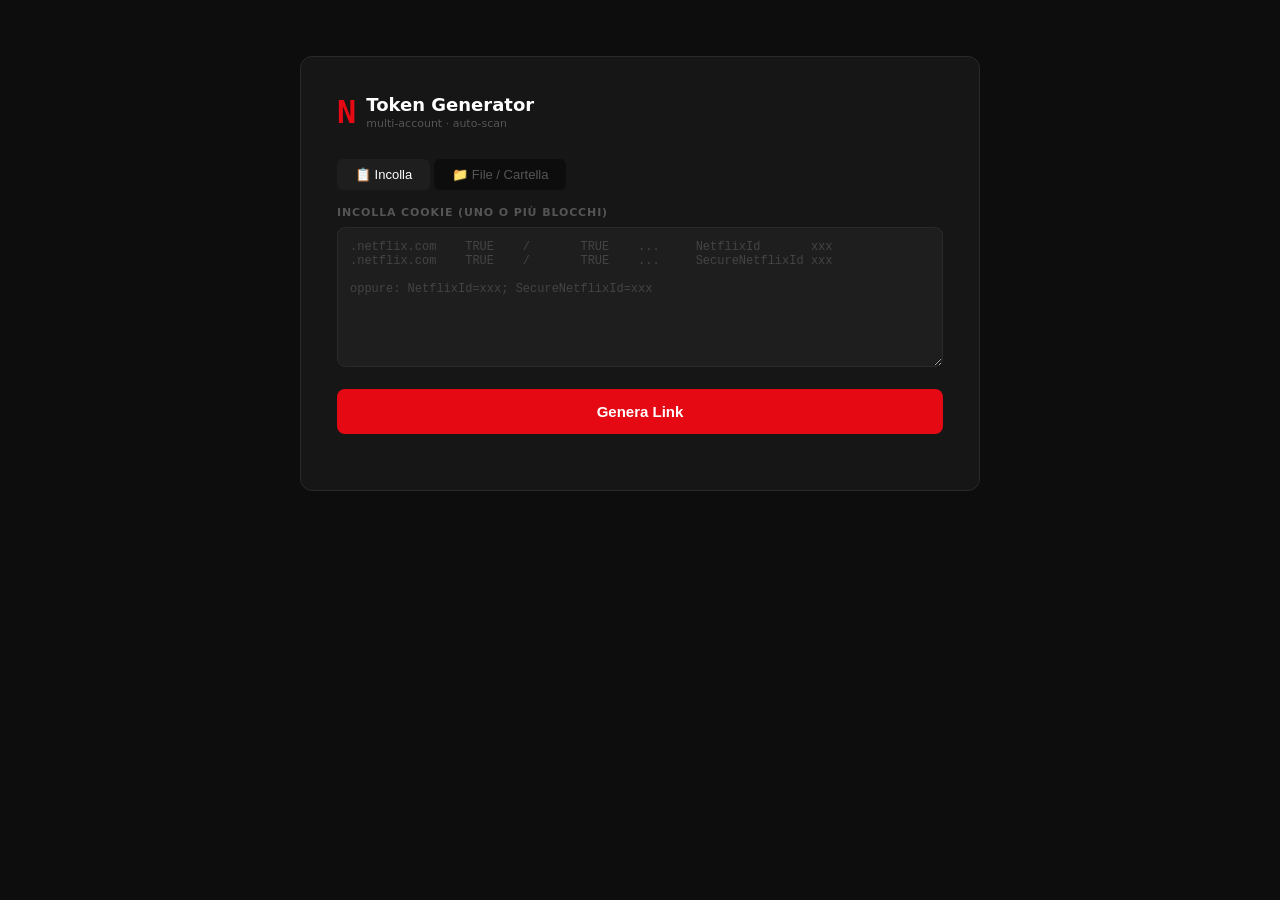
==== static/index.html @ 9a4e4b12 "a a" ====
<!DOCTYPE html>
<html lang="it">
<head>
<meta charset="UTF-8">
<meta name="viewport" content="width=device-width, initial-scale=1.0">
<title>Netflix Token Generator</title>
<style>
  *, *::before, *::after { box-sizing: border-box; margin: 0; padding: 0; }
  body {
    background: #0d0d0d; color: #fff;
    font-family: 'Segoe UI', system-ui, sans-serif;
    min-height: 100vh; display: flex; flex-direction: column;
    align-items: center; padding: 24px;
  }
  .card {
    background: #161616; border: 1px solid #2a2a2a;
    border-radius: 12px; padding: 36px;
    width: 100%; max-width: 680px; margin-top: 32px;
  }
  .logo { display: flex; align-items: center; gap: 10px; margin-bottom: 28px; }
  .logo-n { font-family: monospace; font-size: 32px; font-weight: 900; color: #e50914; }
  .logo-text { font-size: 18px; font-weight: 700; }
  .logo-sub { font-size: 11px; color: #555; margin-top: 2px; }

  /* Tabs */
  .tabs { display: flex; gap: 4px; margin-bottom: 16px; }
  .tab {
    padding: 8px 18px; border-radius: 6px; font-size: 13px;
    cursor: pointer; border: none; background: #0d0d0d; color: #555;
    transition: background .2s, color .2s;
  }
  .tab.active { background: #1e1e1e; color: #fff; }

  .tab-panel { display: none; }
  .tab-panel.active { display: block; }

  label { display: block; font-size: 11px; font-weight: 700; color: #555;
    letter-spacing: .08em; text-transform: uppercase; margin-bottom: 8px; }

  textarea {
    width: 100%; height: 140px; background: #1e1e1e;
    border: 1px solid #2a2a2a; border-radius: 8px;
    color: #999; font-family: 'Courier New', monospace; font-size: 12px;
    padding: 12px; resize: vertical; outline: none; transition: border-color .2s;
  }
  textarea:focus { border-color: #e50914; color: #fff; }
  textarea::placeholder { color: #444; }

  .file-drop {
    border: 2px dashed #2a2a2a; border-radius: 8px;
    padding: 28px 20px; text-align: center; cursor: pointer;
    transition: border-color .2s, background .2s; color: #555; font-size: 13px;
  }
  .file-drop:hover, .file-drop.drag { border-color: #e50914; background: #1a0000; color: #fff; }
  .file-drop input { display: none; }
  .file-list { margin-top: 10px; font-size: 11px; color: #555; line-height: 1.8; }
  .file-list span { display: inline-block; background: #1e1e1e; border-radius: 4px;
    padding: 2px 8px; margin: 2px; color: #999; }

  .btn-generate {
    width: 100%; margin-top: 18px; padding: 14px;
    background: #e50914; border: none; border-radius: 8px;
    color: #fff; font-size: 15px; font-weight: 700;
    cursor: pointer; transition: background .2s;
  }
  .btn-generate:hover:not(:disabled) { background: #f40612; }
  .btn-generate:disabled { background: #3a0000; color: #666; cursor: not-allowed; }

  .status {
    margin-top: 14px; padding: 12px 14px; border-radius: 8px;
    font-size: 13px; display: none;
  }
  .status.loading { background: #1e1e1e; color: #999; border: 1px solid #2a2a2a; display: block; }
  .status.error   { background: #1a0000; color: #ff4444; border: 1px solid #3a0000; display: block; }
  .status.success { background: #0a1a0a; color: #1db954; border: 1px solid #1a3a1a; display: block; }
  .status.info    { background: #1a1a00; color: #f5a623; border: 1px solid #3a3a00; display: block; }

  .spinner {
    display: inline-block; width: 13px; height: 13px;
    border: 2px solid #444; border-top-color: #e50914;
    border-radius: 50%; animation: spin .7s linear infinite;
    vertical-align: middle; margin-right: 6px;
  }
  @keyframes spin { to { transform: rotate(360deg); } }

  /* Results */
  .results { margin-top: 20px; }
  .account-card {
    background: #0d0d0d; border: 1px solid #2a2a2a;
    border-radius: 10px; padding: 18px; margin-bottom: 14px;
  }
  .account-header {
    display: flex; align-items: center; gap: 10px; margin-bottom: 14px;
  }
  .account-dot { width: 8px; height: 8px; background: #1db954; border-radius: 50%; flex-shrink: 0; }
  .account-name { font-size: 13px; font-weight: 600; color: #fff; }
  .account-file { font-size: 11px; color: #555; margin-left: auto; }

  .link-row { margin-bottom: 10px; }
  .link-label { font-size: 10px; font-weight: 700; color: #555; letter-spacing: .08em;
    text-transform: uppercase; margin-bottom: 5px; }
  .link-url {
    background: #1e1e1e; border: 1px solid #2a2a2a; border-radius: 6px;
    padding: 8px 10px; font-family: monospace; font-size: 10px;
    color: #777; word-break: break-all; margin-bottom: 6px;
  }
  .btn-row { display: flex; gap: 6px; }
  .btn-sm {
    padding: 6px 12px; border-radius: 6px; font-size: 12px;
    font-weight: 600; cursor: pointer; border: none; transition: background .2s;
  }
  .btn-red  { background: #e50914; color: #fff; }
  .btn-red:hover { background: #f40612; }
  .btn-grey { background: #2a2a2a; color: #fff; }
  .btn-grey:hover { background: #333; }

  .hint { font-size: 11px; color: #444; margin-top: 10px; }
  .progress { font-size: 12px; color: #555; margin-top: 6px; }
</style>
</head>
<body>
<div class="card">
  <div class="logo">
    <span class="logo-n">N</span>
    <div>
      <div class="logo-text">Token Generator</div>
      <div class="logo-sub">multi-account · auto-scan</div>
    </div>
  </div>

  <!-- Tabs -->
  <div class="tabs">
    <button class="tab active" onclick="switchTab('paste')">📋 Incolla</button>
    <button class="tab" onclick="switchTab('files')">📁 File / Cartella</button>
  </div>

  <!-- Paste tab -->
  <div class="tab-panel active" id="tab-paste">
    <label>Incolla cookie (uno o più blocchi)</label>
    <textarea id="cookieInput" placeholder=".netflix.com&#9;TRUE&#9;/&#9;TRUE&#9;...&#9;NetflixId&#9;xxx&#10;.netflix.com&#9;TRUE&#9;/&#9;TRUE&#9;...&#9;SecureNetflixId&#9;xxx&#10;&#10;oppure: NetflixId=xxx; SecureNetflixId=xxx"></textarea>
  </div>

  <!-- Files tab -->
  <div class="tab-panel" id="tab-files">
    <div class="file-drop" id="fileDrop">
      <input type="file" id="fileInput" multiple webkitdirectory>
      <div>📁 Trascina file o <strong>cartella intera</strong> qui<br>
        <span style="font-size:11px;color:#444">oppure clicca per scegliere — accetta qualsiasi file di testo</span>
      </div>
    </div>
    <div class="file-list" id="fileList"></div>
  </div>

  <button class="btn-generate" id="btnGenerate">Genera Link</button>
  <div class="status" id="status"></div>
  <div class="progress" id="progress"></div>
  <div class="results" id="results"></div>
</div>

<script>
  let loadedFiles = []; // {name, content}
  let activeTab = 'paste';

  function switchTab(tab) {
    activeTab = tab;
    document.querySelectorAll('.tab').forEach((b, i) => {
      b.classList.toggle('active', ['paste','files'][i] === tab);
    });
    document.querySelectorAll('.tab-panel').forEach((p, i) => {
      p.classList.toggle('active', ['tab-paste','tab-files'][i] === 'tab-' + tab);
    });
  }

  // File/folder loading
  const fileDrop  = document.getElementById('fileDrop');
  const fileInput = document.getElementById('fileInput');
  const fileList  = document.getElementById('fileList');

  fileDrop.addEventListener('click', () => fileInput.click());
  fileDrop.addEventListener('dragover', e => { e.preventDefault(); fileDrop.classList.add('drag'); });
  fileDrop.addEventListener('dragleave', () => fileDrop.classList.remove('drag'));
  fileDrop.addEventListener('drop', e => {
    e.preventDefault(); fileDrop.classList.remove('drag');
    loadFromFileList(e.dataTransfer.files);
  });
  fileInput.addEventListener('change', () => loadFromFileList(fileInput.files));

  function loadFromFileList(files) {
    loadedFiles = [];
    const promises = [];
    for (const f of files) {
      // Skip obvious binaries by size or known extensions — accept everything else
      const ext = f.name.split('.').pop().toLowerCase();
      if (['exe','zip','rar','png','jpg','jpeg','gif','mp4','mp3','pdf'].includes(ext)) continue;
      promises.push(new Promise(res => {
        const r = new FileReader();
        r.onload = e => { loadedFiles.push({ name: f.name, content: e.target.result }); res(); };
        r.onerror = () => res(); // skip unreadable
        r.readAsText(f);
      }));
    }
    Promise.all(promises).then(() => {
      fileList.innerHTML = loadedFiles.map(f => `<span>📄 ${f.name}</span>`).join('');
      if (loadedFiles.length === 0) fileList.innerHTML = '<span style="color:#555">Nessun file .txt/.json trovato</span>';
    });
  }

  // Generate
  document.getElementById('btnGenerate').addEventListener('click', async () => {
    const btn = document.getElementById('btnGenerate');
    const status = document.getElementById('status');
    const progress = document.getElementById('progress');
    const results = document.getElementById('results');

    // Build sources list
    let sources = [];
    if (activeTab === 'paste') {
      const raw = document.getElementById('cookieInput').value.trim();
      if (!raw) { setStatus('error', '❌ Incolla i cookie prima.'); return; }
      sources = [{ name: 'input incollato', content: raw }];
    } else {
      if (loadedFiles.length === 0) { setStatus('error', '❌ Carica almeno un file.'); return; }
      sources = loadedFiles;
    }

    btn.disabled = true;
    results.innerHTML = '';
    progress.textContent = '';
    setStatus('loading', '<span class="spinner"></span>Scansione in corso...');

    // Send all sources to backend
    let ok = 0, fail = 0, total = sources.length;

    for (let i = 0; i < sources.length; i++) {
      const src = sources[i];
      progress.textContent = `Elaborazione ${i+1}/${total}: ${src.name}`;

      try {
        const res = await fetch('/api/generate', {
          method: 'POST',
          headers: { 'Content-Type': 'application/json' },
          body: JSON.stringify({ cookie: src.content, source: src.name })
        });
        const data = await res.json();

        if (data.accounts && data.accounts.length > 0) {
          for (const acc of data.accounts) {
            ok++;
            results.innerHTML += renderAccount(acc, src.name);
          }
        } else if (data.error) {
          fail++;
          // Silently skip failed — only show working ones
        }
      } catch(e) {
        fail++;
      }
    }

    progress.textContent = '';
    if (ok === 0) {
      setStatus('error', `❌ Nessun account valido trovato in ${total} file.`);
    } else {
      setStatus('success', `✅ ${ok} account validi trovati${fail > 0 ? ` (${fail} non validi saltati)` : ''}`);
    }

    btn.disabled = false;
  });

  function renderAccount(acc, filename) {
    const id = 'acc_' + Math.random().toString(36).slice(2);
    return `
    <div class="account-card">
      <div class="account-header">
        <div class="account-dot"></div>
        <div class="account-name">Account valido</div>
        <div class="account-file">${filename}</div>
      </div>

      <div class="link-row">
        <div class="link-label">🖥️ PC / Browser</div>
        <div class="link-url" id="${id}_pc">${acc.url}</div>
        <div class="btn-row">
          <button class="btn-sm btn-red" onclick="copyLink('${id}_pc', this)">Copia</button>
          <button class="btn-sm btn-grey" onclick="window.open(document.getElementById('${id}_pc').textContent,'_blank')">Apri</button>
        </div>
      </div>

      <div class="link-row" style="margin-top:12px">
        <div class="link-label">📱 Mobile</div>
        <div class="link-url" id="${id}_mob">${acc.mobile_url}</div>
        <div class="btn-row">
          <button class="btn-sm btn-red" onclick="copyLink('${id}_mob', this)">Copia</button>
          <button class="btn-sm btn-grey" onclick="window.open(document.getElementById('${id}_mob').textContent,'_blank')">Apri</button>
        </div>
      </div>
    </div>`;
  }

  function copyLink(elId, btn) {
    const text = document.getElementById(elId).textContent;
    navigator.clipboard.writeText(text);
    const orig = btn.textContent;
    btn.textContent = 'Copiato!';
    setTimeout(() => btn.textContent = orig, 2000);
  }

  function setStatus(type, html) {
    const s = document.getElementById('status');
    s.className = 'status ' + type;
    s.innerHTML = html;
  }
</script>
</body>
</html>
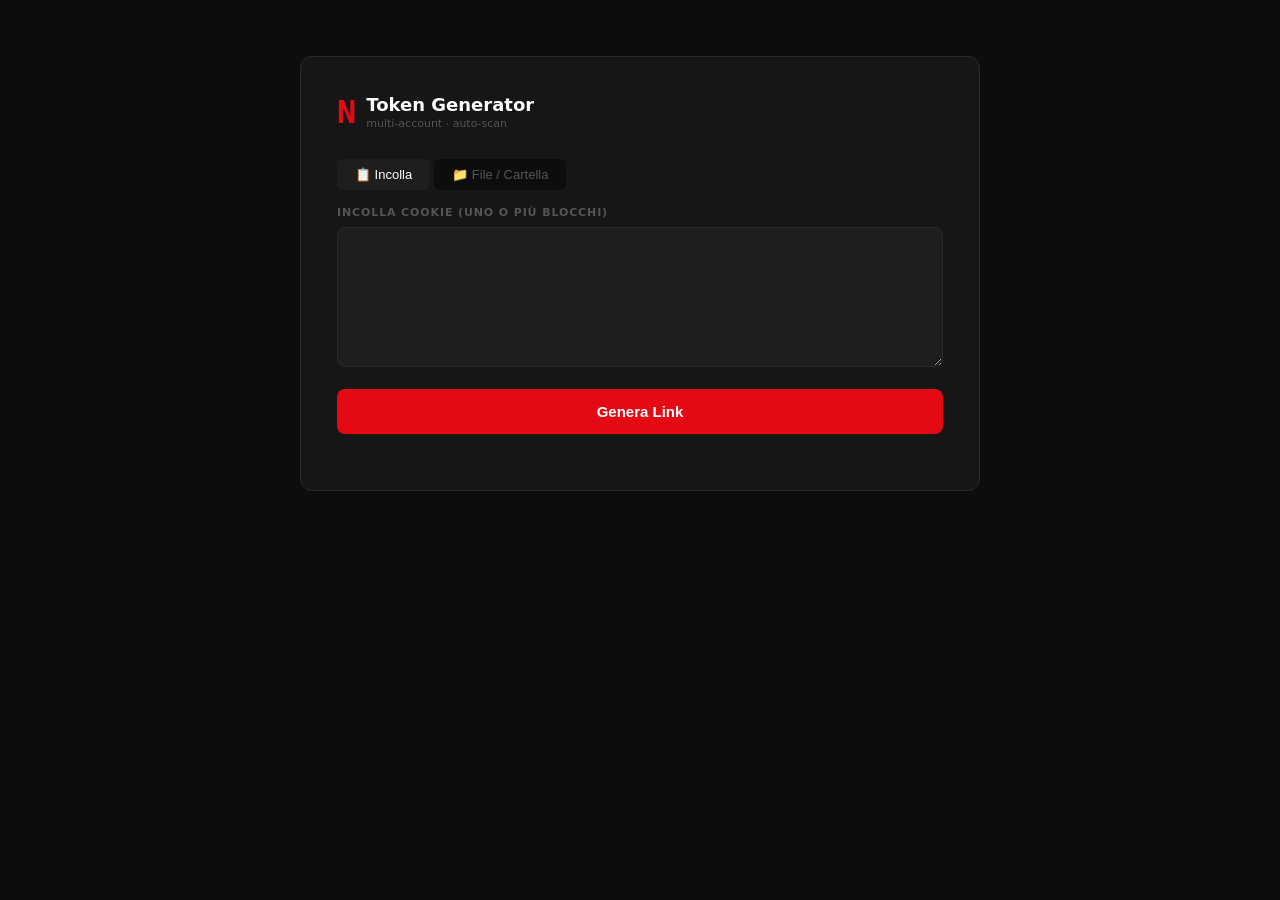
==== commit 0f7cb413: "a a" ====
--- a/static/index.html
+++ b/static/index.html
@@ -1,122 +1,10 @@
 <!DOCTYPE html>
 <html lang="it">
 <head>
-<meta charset="UTF-8">
-<meta name="viewport" content="width=device-width, initial-scale=1.0">
-<title>Netflix Token Generator</title>
-<style>
-  *, *::before, *::after { box-sizing: border-box; margin: 0; padding: 0; }
-  body {
-    background: #0d0d0d; color: #fff;
-    font-family: 'Segoe UI', system-ui, sans-serif;
-    min-height: 100vh; display: flex; flex-direction: column;
-    align-items: center; padding: 24px;
-  }
-  .card {
-    background: #161616; border: 1px solid #2a2a2a;
-    border-radius: 12px; padding: 36px;
-    width: 100%; max-width: 680px; margin-top: 32px;
-  }
-  .logo { display: flex; align-items: center; gap: 10px; margin-bottom: 28px; }
-  .logo-n { font-family: monospace; font-size: 32px; font-weight: 900; color: #e50914; }
-  .logo-text { font-size: 18px; font-weight: 700; }
-  .logo-sub { font-size: 11px; color: #555; margin-top: 2px; }
-
-  /* Tabs */
-  .tabs { display: flex; gap: 4px; margin-bottom: 16px; }
-  .tab {
-    padding: 8px 18px; border-radius: 6px; font-size: 13px;
-    cursor: pointer; border: none; background: #0d0d0d; color: #555;
-    transition: background .2s, color .2s;
-  }
-  .tab.active { background: #1e1e1e; color: #fff; }
-
-  .tab-panel { display: none; }
-  .tab-panel.active { display: block; }
-
-  label { display: block; font-size: 11px; font-weight: 700; color: #555;
-    letter-spacing: .08em; text-transform: uppercase; margin-bottom: 8px; }
-
-  textarea {
-    width: 100%; height: 140px; background: #1e1e1e;
-    border: 1px solid #2a2a2a; border-radius: 8px;
-    color: #999; font-family: 'Courier New', monospace; font-size: 12px;
-    padding: 12px; resize: vertical; outline: none; transition: border-color .2s;
-  }
-  textarea:focus { border-color: #e50914; color: #fff; }
-  textarea::placeholder { color: #444; }
-
-  .file-drop {
-    border: 2px dashed #2a2a2a; border-radius: 8px;
-    padding: 28px 20px; text-align: center; cursor: pointer;
-    transition: border-color .2s, background .2s; color: #555; font-size: 13px;
-  }
-  .file-drop:hover, .file-drop.drag { border-color: #e50914; background: #1a0000; color: #fff; }
-  .file-drop input { display: none; }
-  .file-list { margin-top: 10px; font-size: 11px; color: #555; line-height: 1.8; }
-  .file-list span { display: inline-block; background: #1e1e1e; border-radius: 4px;
-    padding: 2px 8px; margin: 2px; color: #999; }
-
-  .btn-generate {
-    width: 100%; margin-top: 18px; padding: 14px;
-    background: #e50914; border: none; border-radius: 8px;
-    color: #fff; font-size: 15px; font-weight: 700;
-    cursor: pointer; transition: background .2s;
-  }
-  .btn-generate:hover:not(:disabled) { background: #f40612; }
-  .btn-generate:disabled { background: #3a0000; color: #666; cursor: not-allowed; }
-
-  .status {
-    margin-top: 14px; padding: 12px 14px; border-radius: 8px;
-    font-size: 13px; display: none;
-  }
-  .status.loading { background: #1e1e1e; color: #999; border: 1px solid #2a2a2a; display: block; }
-  .status.error   { background: #1a0000; color: #ff4444; border: 1px solid #3a0000; display: block; }
-  .status.success { background: #0a1a0a; color: #1db954; border: 1px solid #1a3a1a; display: block; }
-  .status.info    { background: #1a1a00; color: #f5a623; border: 1px solid #3a3a00; display: block; }
-
-  .spinner {
-    display: inline-block; width: 13px; height: 13px;
-    border: 2px solid #444; border-top-color: #e50914;
-    border-radius: 50%; animation: spin .7s linear infinite;
-    vertical-align: middle; margin-right: 6px;
-  }
-  @keyframes spin { to { transform: rotate(360deg); } }
-
-  /* Results */
-  .results { margin-top: 20px; }
-  .account-card {
-    background: #0d0d0d; border: 1px solid #2a2a2a;
-    border-radius: 10px; padding: 18px; margin-bottom: 14px;
-  }
-  .account-header {
-    display: flex; align-items: center; gap: 10px; margin-bottom: 14px;
-  }
-  .account-dot { width: 8px; height: 8px; background: #1db954; border-radius: 50%; flex-shrink: 0; }
-  .account-name { font-size: 13px; font-weight: 600; color: #fff; }
-  .account-file { font-size: 11px; color: #555; margin-left: auto; }
-
-  .link-row { margin-bottom: 10px; }
-  .link-label { font-size: 10px; font-weight: 700; color: #555; letter-spacing: .08em;
-    text-transform: uppercase; margin-bottom: 5px; }
-  .link-url {
-    background: #1e1e1e; border: 1px solid #2a2a2a; border-radius: 6px;
-    padding: 8px 10px; font-family: monospace; font-size: 10px;
-    color: #777; word-break: break-all; margin-bottom: 6px;
-  }
-  .btn-row { display: flex; gap: 6px; }
-  .btn-sm {
-    padding: 6px 12px; border-radius: 6px; font-size: 12px;
-    font-weight: 600; cursor: pointer; border: none; transition: background .2s;
-  }
-  .btn-red  { background: #e50914; color: #fff; }
-  .btn-red:hover { background: #f40612; }
-  .btn-grey { background: #2a2a2a; color: #fff; }
-  .btn-grey:hover { background: #333; }
-
-  .hint { font-size: 11px; color: #444; margin-top: 10px; }
-  .progress { font-size: 12px; color: #555; margin-top: 6px; }
-</style>
+  <meta charset="UTF-8">
+  <meta name="viewport" content="width=device-width, initial-scale=1.0">
+  <title>Netflix Token Generator</title>
+  <link rel="stylesheet" href="style.css">
 </head>
 <body>
 <div class="card">
@@ -131,185 +19,39 @@
   <!-- Tabs -->
   <div class="tabs">
     <button class="tab active" onclick="switchTab('paste')">📋 Incolla</button>
-    <button class="tab" onclick="switchTab('files')">📁 File / Cartella</button>
+    <button class="tab"        onclick="switchTab('files')">📁 File / Cartella</button>
   </div>
 
   <!-- Paste tab -->
   <div class="tab-panel active" id="tab-paste">
     <label>Incolla cookie (uno o più blocchi)</label>
-    <textarea id="cookieInput" placeholder=".netflix.com&#9;TRUE&#9;/&#9;TRUE&#9;...&#9;NetflixId&#9;xxx&#10;.netflix.com&#9;TRUE&#9;/&#9;TRUE&#9;...&#9;SecureNetflixId&#9;xxx&#10;&#10;oppure: NetflixId=xxx; SecureNetflixId=xxx"></textarea>
+    <textarea id="cookieInput"
+      placeholder=".netflix.com&#9;TRUE&#9;/&#9;TRUE&#9;...&#9;NetflixId&#9;xxx&#10;oppure: NetflixId=xxx; SecureNetflixId=xxx">
+    </textarea>
   </div>
 
   <!-- Files tab -->
   <div class="tab-panel" id="tab-files">
     <div class="file-drop" id="fileDrop">
-      <input type="file" id="fileInput" multiple webkitdirectory>
-      <div>📁 Trascina file o <strong>cartella intera</strong> qui<br>
-        <span style="font-size:11px;color:#444">oppure clicca per scegliere — accetta qualsiasi file di testo</span>
+      <!-- hidden inputs -->
+      <input type="file"   id="fileInput"   multiple          style="display:none">
+      <input type="file"   id="folderInput" multiple webkitdirectory style="display:none">
+      <!-- picker buttons -->
+      <div class="btn-zone">
+        <button id="btnPickFile">📄 Scegli File</button>
+        <button id="btnPickFolder">📁 Scegli Cartella</button>
       </div>
+      <div class="hint-text">oppure trascina file/cartella ovunque sulla pagina</div>
     </div>
     <div class="file-list" id="fileList"></div>
   </div>
 
   <button class="btn-generate" id="btnGenerate">Genera Link</button>
-  <div class="status" id="status"></div>
+  <div class="status"   id="status"></div>
   <div class="progress" id="progress"></div>
-  <div class="results" id="results"></div>
+  <div class="results"  id="results"></div>
 </div>
 
-<script>
-  let loadedFiles = []; // {name, content}
-  let activeTab = 'paste';
-
-  function switchTab(tab) {
-    activeTab = tab;
-    document.querySelectorAll('.tab').forEach((b, i) => {
-      b.classList.toggle('active', ['paste','files'][i] === tab);
-    });
-    document.querySelectorAll('.tab-panel').forEach((p, i) => {
-      p.classList.toggle('active', ['tab-paste','tab-files'][i] === 'tab-' + tab);
-    });
-  }
-
-  // File/folder loading
-  const fileDrop  = document.getElementById('fileDrop');
-  const fileInput = document.getElementById('fileInput');
-  const fileList  = document.getElementById('fileList');
-
-  fileDrop.addEventListener('click', () => fileInput.click());
-  fileDrop.addEventListener('dragover', e => { e.preventDefault(); fileDrop.classList.add('drag'); });
-  fileDrop.addEventListener('dragleave', () => fileDrop.classList.remove('drag'));
-  fileDrop.addEventListener('drop', e => {
-    e.preventDefault(); fileDrop.classList.remove('drag');
-    loadFromFileList(e.dataTransfer.files);
-  });
-  fileInput.addEventListener('change', () => loadFromFileList(fileInput.files));
-
-  function loadFromFileList(files) {
-    loadedFiles = [];
-    const promises = [];
-    for (const f of files) {
-      // Skip obvious binaries by size or known extensions — accept everything else
-      const ext = f.name.split('.').pop().toLowerCase();
-      if (['exe','zip','rar','png','jpg','jpeg','gif','mp4','mp3','pdf'].includes(ext)) continue;
-      promises.push(new Promise(res => {
-        const r = new FileReader();
-        r.onload = e => { loadedFiles.push({ name: f.name, content: e.target.result }); res(); };
-        r.onerror = () => res(); // skip unreadable
-        r.readAsText(f);
-      }));
-    }
-    Promise.all(promises).then(() => {
-      fileList.innerHTML = loadedFiles.map(f => `<span>📄 ${f.name}</span>`).join('');
-      if (loadedFiles.length === 0) fileList.innerHTML = '<span style="color:#555">Nessun file .txt/.json trovato</span>';
-    });
-  }
-
-  // Generate
-  document.getElementById('btnGenerate').addEventListener('click', async () => {
-    const btn = document.getElementById('btnGenerate');
-    const status = document.getElementById('status');
-    const progress = document.getElementById('progress');
-    const results = document.getElementById('results');
-
-    // Build sources list
-    let sources = [];
-    if (activeTab === 'paste') {
-      const raw = document.getElementById('cookieInput').value.trim();
-      if (!raw) { setStatus('error', '❌ Incolla i cookie prima.'); return; }
-      sources = [{ name: 'input incollato', content: raw }];
-    } else {
-      if (loadedFiles.length === 0) { setStatus('error', '❌ Carica almeno un file.'); return; }
-      sources = loadedFiles;
-    }
-
-    btn.disabled = true;
-    results.innerHTML = '';
-    progress.textContent = '';
-    setStatus('loading', '<span class="spinner"></span>Scansione in corso...');
-
-    // Send all sources to backend
-    let ok = 0, fail = 0, total = sources.length;
-
-    for (let i = 0; i < sources.length; i++) {
-      const src = sources[i];
-      progress.textContent = `Elaborazione ${i+1}/${total}: ${src.name}`;
-
-      try {
-        const res = await fetch('/api/generate', {
-          method: 'POST',
-          headers: { 'Content-Type': 'application/json' },
-          body: JSON.stringify({ cookie: src.content, source: src.name })
-        });
-        const data = await res.json();
-
-        if (data.accounts && data.accounts.length > 0) {
-          for (const acc of data.accounts) {
-            ok++;
-            results.innerHTML += renderAccount(acc, src.name);
-          }
-        } else if (data.error) {
-          fail++;
-          // Silently skip failed — only show working ones
-        }
-      } catch(e) {
-        fail++;
-      }
-    }
-
-    progress.textContent = '';
-    if (ok === 0) {
-      setStatus('error', `❌ Nessun account valido trovato in ${total} file.`);
-    } else {
-      setStatus('success', `✅ ${ok} account validi trovati${fail > 0 ? ` (${fail} non validi saltati)` : ''}`);
-    }
-
-    btn.disabled = false;
-  });
-
-  function renderAccount(acc, filename) {
-    const id = 'acc_' + Math.random().toString(36).slice(2);
-    return `
-    <div class="account-card">
-      <div class="account-header">
-        <div class="account-dot"></div>
-        <div class="account-name">Account valido</div>
-        <div class="account-file">${filename}</div>
-      </div>
-
-      <div class="link-row">
-        <div class="link-label">🖥️ PC / Browser</div>
-        <div class="link-url" id="${id}_pc">${acc.url}</div>
-        <div class="btn-row">
-          <button class="btn-sm btn-red" onclick="copyLink('${id}_pc', this)">Copia</button>
-          <button class="btn-sm btn-grey" onclick="window.open(document.getElementById('${id}_pc').textContent,'_blank')">Apri</button>
-        </div>
-      </div>
-
-      <div class="link-row" style="margin-top:12px">
-        <div class="link-label">📱 Mobile</div>
-        <div class="link-url" id="${id}_mob">${acc.mobile_url}</div>
-        <div class="btn-row">
-          <button class="btn-sm btn-red" onclick="copyLink('${id}_mob', this)">Copia</button>
-          <button class="btn-sm btn-grey" onclick="window.open(document.getElementById('${id}_mob').textContent,'_blank')">Apri</button>
-        </div>
-      </div>
-    </div>`;
-  }
-
-  function copyLink(elId, btn) {
-    const text = document.getElementById(elId).textContent;
-    navigator.clipboard.writeText(text);
-    const orig = btn.textContent;
-    btn.textContent = 'Copiato!';
-    setTimeout(() => btn.textContent = orig, 2000);
-  }
-
-  function setStatus(type, html) {
-    const s = document.getElementById('status');
-    s.className = 'status ' + type;
-    s.innerHTML = html;
-  }
-</script>
+<script src="app.js"></script>
 </body>
 </html>
--- a/static/style.css
+++ b/static/style.css
@@ -0,0 +1,124 @@
+*, *::before, *::after { box-sizing: border-box; margin: 0; padding: 0; }
+body {
+  background: #0d0d0d; color: #fff;
+  font-family: 'Segoe UI', system-ui, sans-serif;
+  min-height: 100vh; display: flex; flex-direction: column;
+  align-items: center; padding: 24px;
+}
+.card {
+  background: #161616; border: 1px solid #2a2a2a;
+  border-radius: 12px; padding: 36px;
+  width: 100%; max-width: 680px; margin-top: 32px;
+}
+.logo { display: flex; align-items: center; gap: 10px; margin-bottom: 28px; }
+.logo-n { font-family: monospace; font-size: 32px; font-weight: 900; color: #e50914; }
+.logo-text { font-size: 18px; font-weight: 700; }
+.logo-sub { font-size: 11px; color: #555; margin-top: 2px; }
+
+/* Tabs */
+.tabs { display: flex; gap: 4px; margin-bottom: 16px; }
+.tab {
+  padding: 8px 18px; border-radius: 6px; font-size: 13px;
+  cursor: pointer; border: none; background: #0d0d0d; color: #555;
+  transition: background .2s, color .2s;
+}
+.tab.active { background: #1e1e1e; color: #fff; }
+
+.tab-panel { display: none; }
+.tab-panel.active { display: block; }
+
+label { display: block; font-size: 11px; font-weight: 700; color: #555;
+  letter-spacing: .08em; text-transform: uppercase; margin-bottom: 8px; }
+
+textarea {
+  width: 100%; height: 140px; background: #1e1e1e;
+  border: 1px solid #2a2a2a; border-radius: 8px;
+  color: #999; font-family: 'Courier New', monospace; font-size: 12px;
+  padding: 12px; resize: vertical; outline: none; transition: border-color .2s;
+}
+textarea:focus { border-color: #e50914; color: #fff; }
+textarea::placeholder { color: #444; }
+
+.file-drop {
+  border: 2px dashed #2a2a2a; border-radius: 8px;
+  padding: 28px 20px; text-align: center;
+  transition: border-color .2s, background .2s; color: #555; font-size: 13px;
+  position: relative;
+}
+.file-drop.drag,
+body.dragging .file-drop { border-color: #e50914; background: #1a0000; color: #fff; }
+
+.file-drop .btn-zone {
+  display: flex; gap: 10px; justify-content: center; flex-wrap: wrap;
+}
+.file-drop .btn-zone button {
+  background: #1e1e1e; border: 1px solid #2a2a2a; color: #999;
+  padding: 8px 16px; border-radius: 6px; cursor: pointer; font-size: 13px;
+  transition: background .2s, color .2s;
+}
+.file-drop .btn-zone button:hover { background: #2a2a2a; color: #fff; }
+.file-drop .hint-text { margin-top: 8px; font-size: 11px; color: #444; }
+
+.file-list { margin-top: 10px; font-size: 11px; color: #555; line-height: 1.8; }
+.file-list span { display: inline-block; background: #1e1e1e; border-radius: 4px;
+  padding: 2px 8px; margin: 2px; color: #999; }
+
+.btn-generate {
+  width: 100%; margin-top: 18px; padding: 14px;
+  background: #e50914; border: none; border-radius: 8px;
+  color: #fff; font-size: 15px; font-weight: 700;
+  cursor: pointer; transition: background .2s;
+}
+.btn-generate:hover:not(:disabled) { background: #f40612; }
+.btn-generate:disabled { background: #3a0000; color: #666; cursor: not-allowed; }
+
+.status {
+  margin-top: 14px; padding: 12px 14px; border-radius: 8px;
+  font-size: 13px; display: none;
+}
+.status.loading { background: #1e1e1e; color: #999; border: 1px solid #2a2a2a; display: block; }
+.status.error   { background: #1a0000; color: #ff4444; border: 1px solid #3a0000; display: block; }
+.status.success { background: #0a1a0a; color: #1db954; border: 1px solid #1a3a1a; display: block; }
+.status.info    { background: #1a1a00; color: #f5a623; border: 1px solid #3a3a00; display: block; }
+
+.spinner {
+  display: inline-block; width: 13px; height: 13px;
+  border: 2px solid #444; border-top-color: #e50914;
+  border-radius: 50%; animation: spin .7s linear infinite;
+  vertical-align: middle; margin-right: 6px;
+}
+@keyframes spin { to { transform: rotate(360deg); } }
+
+/* Results */
+.results { margin-top: 20px; }
+.account-card {
+  background: #0d0d0d; border: 1px solid #2a2a2a;
+  border-radius: 10px; padding: 18px; margin-bottom: 14px;
+}
+.account-header {
+  display: flex; align-items: center; gap: 10px; margin-bottom: 14px;
+}
+.account-dot { width: 8px; height: 8px; background: #1db954; border-radius: 50%; flex-shrink: 0; }
+.account-name { font-size: 13px; font-weight: 600; color: #fff; }
+.account-file { font-size: 11px; color: #555; margin-left: auto; }
+
+.link-row { margin-bottom: 10px; }
+.link-label { font-size: 10px; font-weight: 700; color: #555; letter-spacing: .08em;
+  text-transform: uppercase; margin-bottom: 5px; }
+.link-url {
+  background: #1e1e1e; border: 1px solid #2a2a2a; border-radius: 6px;
+  padding: 8px 10px; font-family: monospace; font-size: 10px;
+  color: #777; word-break: break-all; margin-bottom: 6px;
+}
+.btn-row { display: flex; gap: 6px; }
+.btn-sm {
+  padding: 6px 12px; border-radius: 6px; font-size: 12px;
+  font-weight: 600; cursor: pointer; border: none; transition: background .2s;
+}
+.btn-red  { background: #e50914; color: #fff; }
+.btn-red:hover { background: #f40612; }
+.btn-grey { background: #2a2a2a; color: #fff; }
+.btn-grey:hover { background: #333; }
+
+.hint { font-size: 11px; color: #444; margin-top: 10px; }
+.progress { font-size: 12px; color: #555; margin-top: 6px; }
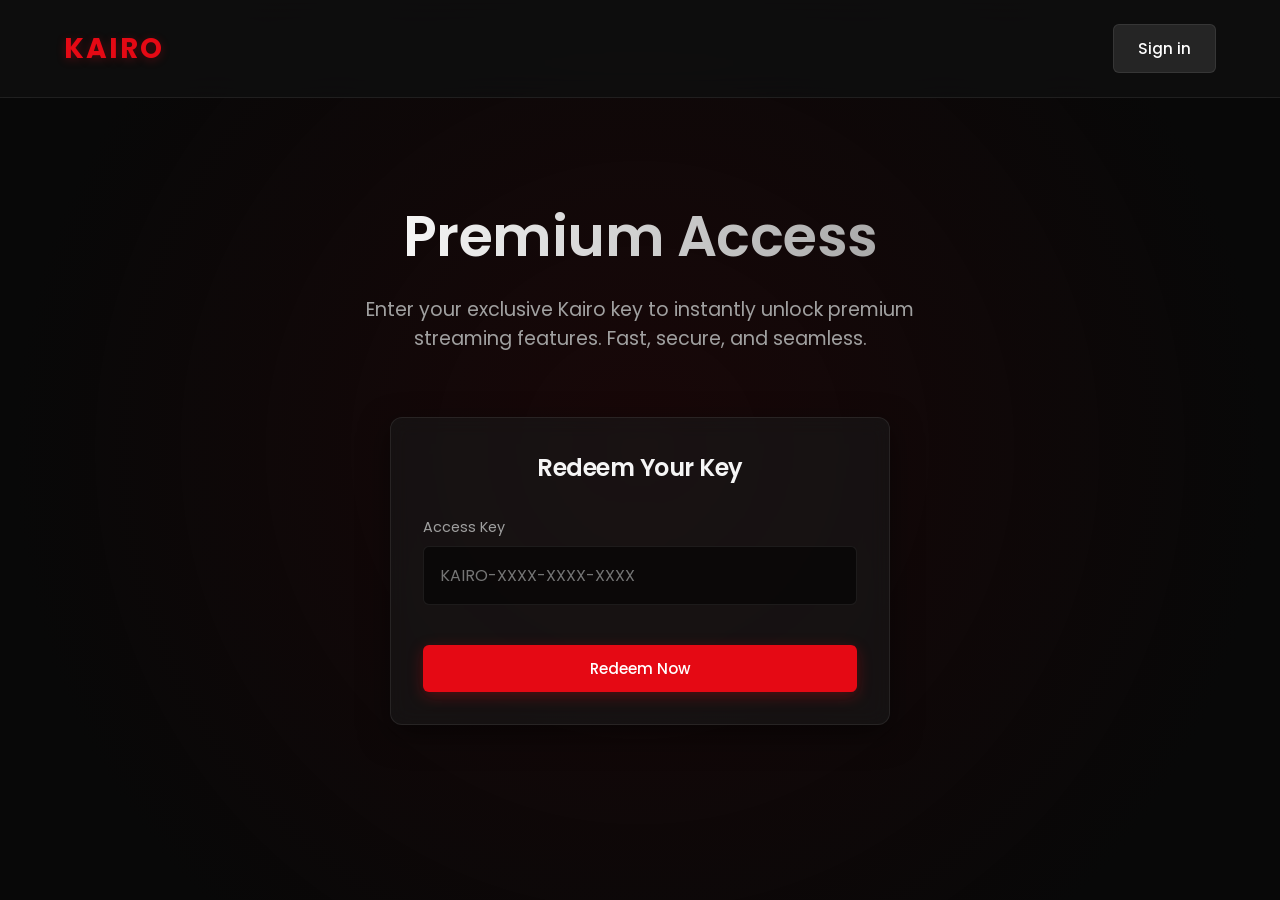
==== commit 5db3a7d1: "a a" ====
--- a/static/index.html
+++ b/static/index.html
@@ -1,57 +1,89 @@
 <!DOCTYPE html>
-<html lang="it">
+<html lang="en">
 <head>
   <meta charset="UTF-8">
   <meta name="viewport" content="width=device-width, initial-scale=1.0">
-  <title>Netflix Token Generator</title>
-  <link rel="stylesheet" href="style.css">
+  <title>KAIRO | Premium Access</title>
+  <link rel="stylesheet" href="/static/style.css">
 </head>
 <body>
-<div class="card">
-  <div class="logo">
-    <span class="logo-n">N</span>
-    <div>
-      <div class="logo-text">Token Generator</div>
-      <div class="logo-sub">multi-account · auto-scan</div>
+  <nav class="navbar">
+    <div class="logo">KAIRO</div>
+    <div class="nav-links" id="navAuth">
+      <a href="/auth/login" class="btn btn-secondary" id="loginBtn">Sign in</a>
     </div>
-  </div>
+  </nav>
 
-  <!-- Tabs -->
-  <div class="tabs">
-    <button class="tab active" onclick="switchTab('paste')">📋 Incolla</button>
-    <button class="tab"        onclick="switchTab('files')">📁 File / Cartella</button>
-  </div>
+  <main class="container">
+    <div class="hero">
+      <h1>Premium Access</h1>
+      <p>Enter your exclusive Kairo key to instantly unlock premium streaming features. Fast, secure, and seamless.</p>
+    </div>
 
-  <!-- Paste tab -->
-  <div class="tab-panel active" id="tab-paste">
-    <label>Incolla cookie (uno o più blocchi)</label>
-    <textarea id="cookieInput"
-      placeholder=".netflix.com&#9;TRUE&#9;/&#9;TRUE&#9;...&#9;NetflixId&#9;xxx&#10;oppure: NetflixId=xxx; SecureNetflixId=xxx">
-    </textarea>
-  </div>
+    <div style="max-width: 500px; margin: 0 auto;">
+      <div class="card">
+        <h2 class="mb-2 text-center">Redeem Your Key</h2>
+        <form id="redeemForm">
+          <div class="form-group">
+            <label for="keyCode">Access Key</label>
+            <input type="text" id="keyCode" placeholder="KAIRO-XXXX-XXXX-XXXX" required autocomplete="off">
+          </div>
+          <button type="submit" class="btn btn-primary" style="width: 100%; margin-top: 1rem;">
+            Redeem Now
+          </button>
+        </form>
+      </div>
+    </div>
+  </main>
+  
+  <div id="toast-container"></div>
 
-  <!-- Files tab -->
-  <div class="tab-panel" id="tab-files">
-    <div class="file-drop" id="fileDrop">
-      <!-- hidden inputs -->
-      <input type="file"   id="fileInput"   multiple          style="display:none">
-      <input type="file"   id="folderInput" multiple webkitdirectory style="display:none">
-      <!-- picker buttons -->
-      <div class="btn-zone">
-        <button id="btnPickFile">📄 Scegli File</button>
-        <button id="btnPickFolder">📁 Scegli Cartella</button>
-      </div>
-      <div class="hint-text">oppure trascina file/cartella ovunque sulla pagina</div>
-    </div>
-    <div class="file-list" id="fileList"></div>
-  </div>
+  <script src="/static/kairo.js"></script>
+  <script>
+    document.addEventListener('DOMContentLoaded', async () => {
+      const user = await checkAuth(false);
+      const navAuth = document.getElementById('navAuth');
+      
+      if (user) {
+        navAuth.innerHTML = `
+          <a href="/static/dashboard.html" style="margin-right: 15px;">Dashboard</a>
+          ${user.is_admin ? '<a href="/static/admin.html" class="gold" style="margin-right: 15px;">Admin</a>' : ''}
+          <div style="display: flex; align-items: center; gap: 10px;">
+            <img src="${user.avatar_url || 'https://ui-avatars.com/api/?name=' + user.name + '&background=191919&color=fff'}" style="width:35px; height:35px; border-radius:50%;">
+            <a href="/auth/logout" class="btn btn-secondary" style="padding: 0.4rem 1rem;">Logout</a>
+          </div>
+        `;
+      }
 
-  <button class="btn-generate" id="btnGenerate">Genera Link</button>
-  <div class="status"   id="status"></div>
-  <div class="progress" id="progress"></div>
-  <div class="results"  id="results"></div>
-</div>
-
-<script src="app.js"></script>
+      document.getElementById('redeemForm').addEventListener('submit', async (e) => {
+        e.preventDefault();
+        const keyInput = document.getElementById('keyCode').value.trim();
+        
+        if (!user) {
+          showToast('Please sign in to redeem a key', 'error');
+          setTimeout(() => { window.location.href = '/auth/login'; }, 1500);
+          return;
+        }
+        
+        if(!keyInput) return;
+        
+        const btn = e.target.querySelector('button');
+        btn.disabled = true;
+        btn.innerHTML = 'Redeeming...';
+        
+        const res = await api('POST', '/api/redeem', { key: keyInput });
+        if (res.success) {
+          showToast('Key redeemed successfully!', 'success');
+          setTimeout(() => {
+            window.location.href = '/static/dashboard.html';
+          }, 1500);
+        } else {
+          showToast(res.error || 'Failed to redeem key', 'error');
+          btn.disabled = false;
+          btn.innerHTML = 'Redeem Now';
+        }
+      });
+    });
+  </script>
 </body>
 </html>
--- a/static/style.css
+++ b/static/style.css
@@ -1,124 +1,368 @@
-*, *::before, *::after { box-sizing: border-box; margin: 0; padding: 0; }
+@import url('https://fonts.googleapis.com/css2?family=Poppins:wght@300;400;500;600;700&display=swap');
+
+:root {
+  --bg-color: #080808;
+  --text-color: #f5f5f5;
+  --text-muted: #a0a0a0;
+  --accent-red: #E50914;
+  --accent-red-hover: #b80710;
+  --accent-gold: #FFD700;
+  --card-bg: rgba(25, 25, 25, 0.6);
+  --card-border: rgba(255, 255, 255, 0.08);
+  --success: #2eeb73;
+  --error: #E50914;
+  --blue: #3b82f6;
+  --glass-bg: rgba(15, 15, 15, 0.85);
+  --glass-blur: 16px;
+}
+
+* {
+  box-sizing: border-box;
+  margin: 0;
+  padding: 0;
+  font-family: 'Poppins', sans-serif;
+}
+
 body {
-  background: #0d0d0d; color: #fff;
-  font-family: 'Segoe UI', system-ui, sans-serif;
-  min-height: 100vh; display: flex; flex-direction: column;
-  align-items: center; padding: 24px;
-}
+  background-color: var(--bg-color);
+  color: var(--text-color);
+  min-height: 100vh;
+  display: flex;
+  flex-direction: column;
+  overflow-x: hidden;
+}
+
+/* Background animated gradient */
+body::before {
+  content: "";
+  position: fixed;
+  top: -50%;
+  left: -50%;
+  width: 200%;
+  height: 200%;
+  background: radial-gradient(circle at center, rgba(229, 9, 20, 0.08) 0%, rgba(8, 8, 8, 1) 40%);
+  z-index: -1;
+  animation: bgPulse 15s ease-in-out infinite alternate;
+}
+
+@keyframes bgPulse {
+  0% { transform: scale(1); }
+  100% { transform: scale(1.1); }
+}
+
+/* Typography */
+h1, h2, h3, h4 {
+  font-weight: 600;
+  letter-spacing: -0.5px;
+}
+
+.gold {
+  color: var(--accent-gold);
+}
+
+a {
+  color: var(--text-color);
+  text-decoration: none;
+  transition: color 0.2s;
+}
+a:hover {
+  color: var(--accent-red);
+}
+
+/* Nav */
+.navbar {
+  display: flex;
+  justify-content: space-between;
+  align-items: center;
+  padding: 1.5rem 5%;
+  background: var(--glass-bg);
+  backdrop-filter: blur(var(--glass-blur));
+  -webkit-backdrop-filter: blur(var(--glass-blur));
+  border-bottom: 1px solid var(--card-border);
+  position: sticky;
+  top: 0;
+  z-index: 100;
+}
+
+.logo {
+  font-size: 1.75rem;
+  font-weight: 700;
+  color: var(--accent-red);
+  letter-spacing: 2px;
+  text-transform: uppercase;
+  text-shadow: 0 2px 10px rgba(229, 9, 20, 0.3);
+}
+
+.nav-links {
+  display: flex;
+  gap: 1.5rem;
+  align-items: center;
+}
+
+/* Buttons */
+.btn {
+  display: inline-flex;
+  align-items: center;
+  justify-content: center;
+  padding: 0.75rem 1.5rem;
+  border-radius: 6px;
+  font-weight: 500;
+  font-size: 0.95rem;
+  cursor: pointer;
+  transition: all 0.3s ease;
+  border: none;
+  gap: 0.5rem;
+}
+
+.btn-primary {
+  background: var(--accent-red);
+  color: white;
+  box-shadow: 0 4px 15px rgba(229, 9, 20, 0.3);
+}
+
+.btn-primary:hover {
+  background: var(--accent-red-hover);
+  transform: translateY(-2px);
+  box-shadow: 0 6px 20px rgba(229, 9, 20, 0.4);
+}
+
+.btn-secondary {
+  background: rgba(255, 255, 255, 0.1);
+  color: white;
+  border: 1px solid var(--card-border);
+}
+
+.btn-secondary:hover {
+  background: rgba(255, 255, 255, 0.15);
+  transform: translateY(-2px);
+}
+
+.btn-danger {
+  background: transparent;
+  color: var(--accent-red);
+  border: 1px solid var(--accent-red);
+}
+
+.btn-danger:hover {
+  background: rgba(229, 9, 20, 0.1);
+}
+
+/* Glass Cards */
 .card {
-  background: #161616; border: 1px solid #2a2a2a;
-  border-radius: 12px; padding: 36px;
-  width: 100%; max-width: 680px; margin-top: 32px;
-}
-.logo { display: flex; align-items: center; gap: 10px; margin-bottom: 28px; }
-.logo-n { font-family: monospace; font-size: 32px; font-weight: 900; color: #e50914; }
-.logo-text { font-size: 18px; font-weight: 700; }
-.logo-sub { font-size: 11px; color: #555; margin-top: 2px; }
+  background: var(--card-bg);
+  backdrop-filter: blur(10px);
+  -webkit-backdrop-filter: blur(10px);
+  border: 1px solid var(--card-border);
+  border-radius: 12px;
+  padding: 2rem;
+  box-shadow: 0 10px 30px rgba(0,0,0,0.5);
+  transition: transform 0.3s ease, border-color 0.3s ease;
+}
+.card:hover {
+  border-color: rgba(255, 255, 255, 0.15);
+}
+
+/* Forms */
+.form-group {
+  margin-bottom: 1.5rem;
+  display: flex;
+  flex-direction: column;
+  gap: 0.5rem;
+}
+
+label {
+  font-size: 0.9rem;
+  color: var(--text-muted);
+}
+
+input, select, textarea {
+  background: rgba(0, 0, 0, 0.5);
+  border: 1px solid var(--card-border);
+  border-radius: 6px;
+  padding: 1rem;
+  color: white;
+  font-family: 'Poppins', sans-serif;
+  font-size: 1rem;
+  outline: none;
+  transition: border-color 0.3s, box-shadow 0.3s;
+}
+
+input:focus, select:focus, textarea:focus {
+  border-color: var(--accent-red);
+  box-shadow: 0 0 0 2px rgba(229, 9, 20, 0.2);
+}
+
+/* Layouts */
+.container {
+  max-width: 1200px;
+  margin: 0 auto;
+  padding: 2rem 5%;
+  flex: 1;
+}
+
+.hero {
+  text-align: center;
+  padding: 4rem 0;
+}
+.hero h1 {
+  font-size: 3.5rem;
+  margin-bottom: 1rem;
+  background: linear-gradient(to right, #fff, #a0a0a0);
+  -webkit-background-clip: text;
+  -webkit-text-fill-color: transparent;
+}
+.hero p {
+  font-size: 1.2rem;
+  color: var(--text-muted);
+  max-width: 600px;
+  margin: 0 auto;
+}
+
+/* Grid */
+.grid {
+  display: grid;
+  grid-template-columns: repeat(auto-fill, minmax(300px, 1fr));
+  gap: 2rem;
+  margin-top: 2rem;
+}
+
+/* Badges */
+.badge {
+  padding: 0.25rem 0.75rem;
+  border-radius: 20px;
+  font-size: 0.8rem;
+  font-weight: 500;
+  display: inline-flex;
+  align-items: center;
+  gap: 0.4rem;
+}
+.badge-success { background: rgba(46, 235, 115, 0.1); color: var(--success); border: 1px solid rgba(46, 235, 115, 0.2); }
+.badge-error { background: rgba(229, 9, 20, 0.1); color: var(--error); border: 1px solid rgba(229, 9, 20, 0.2); }
+.badge-blue { background: rgba(59, 130, 246, 0.1); color: var(--blue); border: 1px solid rgba(59, 130, 246, 0.2); }
+
+.dot {
+  width: 8px;
+  height: 8px;
+  border-radius: 50%;
+}
+.dot.green { background: var(--success); box-shadow: 0 0 8px var(--success); }
+.dot.red { background: var(--error); box-shadow: 0 0 8px var(--error); }
+.dot.orange { background: var(--accent-gold); box-shadow: 0 0 8px var(--accent-gold); }
+
+/* Table */
+.table-container {
+  overflow-x: auto;
+  margin-top: 1rem;
+}
+table {
+  width: 100%;
+  border-collapse: collapse;
+  text-align: left;
+}
+th, td {
+  padding: 1rem;
+  border-bottom: 1px solid var(--card-border);
+}
+th {
+  color: var(--text-muted);
+  font-weight: 500;
+  font-size: 0.9rem;
+}
+tr:hover {
+  background: rgba(255, 255, 255, 0.02);
+}
 
 /* Tabs */
-.tabs { display: flex; gap: 4px; margin-bottom: 16px; }
+.tabs {
+  display: flex;
+  gap: 1rem;
+  border-bottom: 1px solid var(--card-border);
+  margin-bottom: 2rem;
+}
 .tab {
-  padding: 8px 18px; border-radius: 6px; font-size: 13px;
-  cursor: pointer; border: none; background: #0d0d0d; color: #555;
-  transition: background .2s, color .2s;
-}
-.tab.active { background: #1e1e1e; color: #fff; }
-
-.tab-panel { display: none; }
-.tab-panel.active { display: block; }
-
-label { display: block; font-size: 11px; font-weight: 700; color: #555;
-  letter-spacing: .08em; text-transform: uppercase; margin-bottom: 8px; }
-
-textarea {
-  width: 100%; height: 140px; background: #1e1e1e;
-  border: 1px solid #2a2a2a; border-radius: 8px;
-  color: #999; font-family: 'Courier New', monospace; font-size: 12px;
-  padding: 12px; resize: vertical; outline: none; transition: border-color .2s;
-}
-textarea:focus { border-color: #e50914; color: #fff; }
-textarea::placeholder { color: #444; }
-
-.file-drop {
-  border: 2px dashed #2a2a2a; border-radius: 8px;
-  padding: 28px 20px; text-align: center;
-  transition: border-color .2s, background .2s; color: #555; font-size: 13px;
-  position: relative;
-}
-.file-drop.drag,
-body.dragging .file-drop { border-color: #e50914; background: #1a0000; color: #fff; }
-
-.file-drop .btn-zone {
-  display: flex; gap: 10px; justify-content: center; flex-wrap: wrap;
-}
-.file-drop .btn-zone button {
-  background: #1e1e1e; border: 1px solid #2a2a2a; color: #999;
-  padding: 8px 16px; border-radius: 6px; cursor: pointer; font-size: 13px;
-  transition: background .2s, color .2s;
-}
-.file-drop .btn-zone button:hover { background: #2a2a2a; color: #fff; }
-.file-drop .hint-text { margin-top: 8px; font-size: 11px; color: #444; }
-
-.file-list { margin-top: 10px; font-size: 11px; color: #555; line-height: 1.8; }
-.file-list span { display: inline-block; background: #1e1e1e; border-radius: 4px;
-  padding: 2px 8px; margin: 2px; color: #999; }
-
-.btn-generate {
-  width: 100%; margin-top: 18px; padding: 14px;
-  background: #e50914; border: none; border-radius: 8px;
-  color: #fff; font-size: 15px; font-weight: 700;
-  cursor: pointer; transition: background .2s;
-}
-.btn-generate:hover:not(:disabled) { background: #f40612; }
-.btn-generate:disabled { background: #3a0000; color: #666; cursor: not-allowed; }
-
-.status {
-  margin-top: 14px; padding: 12px 14px; border-radius: 8px;
-  font-size: 13px; display: none;
-}
-.status.loading { background: #1e1e1e; color: #999; border: 1px solid #2a2a2a; display: block; }
-.status.error   { background: #1a0000; color: #ff4444; border: 1px solid #3a0000; display: block; }
-.status.success { background: #0a1a0a; color: #1db954; border: 1px solid #1a3a1a; display: block; }
-.status.info    { background: #1a1a00; color: #f5a623; border: 1px solid #3a3a00; display: block; }
-
-.spinner {
-  display: inline-block; width: 13px; height: 13px;
-  border: 2px solid #444; border-top-color: #e50914;
-  border-radius: 50%; animation: spin .7s linear infinite;
-  vertical-align: middle; margin-right: 6px;
-}
-@keyframes spin { to { transform: rotate(360deg); } }
-
-/* Results */
-.results { margin-top: 20px; }
-.account-card {
-  background: #0d0d0d; border: 1px solid #2a2a2a;
-  border-radius: 10px; padding: 18px; margin-bottom: 14px;
-}
-.account-header {
-  display: flex; align-items: center; gap: 10px; margin-bottom: 14px;
-}
-.account-dot { width: 8px; height: 8px; background: #1db954; border-radius: 50%; flex-shrink: 0; }
-.account-name { font-size: 13px; font-weight: 600; color: #fff; }
-.account-file { font-size: 11px; color: #555; margin-left: auto; }
-
-.link-row { margin-bottom: 10px; }
-.link-label { font-size: 10px; font-weight: 700; color: #555; letter-spacing: .08em;
-  text-transform: uppercase; margin-bottom: 5px; }
-.link-url {
-  background: #1e1e1e; border: 1px solid #2a2a2a; border-radius: 6px;
-  padding: 8px 10px; font-family: monospace; font-size: 10px;
-  color: #777; word-break: break-all; margin-bottom: 6px;
-}
-.btn-row { display: flex; gap: 6px; }
-.btn-sm {
-  padding: 6px 12px; border-radius: 6px; font-size: 12px;
-  font-weight: 600; cursor: pointer; border: none; transition: background .2s;
-}
-.btn-red  { background: #e50914; color: #fff; }
-.btn-red:hover { background: #f40612; }
-.btn-grey { background: #2a2a2a; color: #fff; }
-.btn-grey:hover { background: #333; }
-
-.hint { font-size: 11px; color: #444; margin-top: 10px; }
-.progress { font-size: 12px; color: #555; margin-top: 6px; }
+  padding: 1rem 1.5rem;
+  cursor: pointer;
+  color: var(--text-muted);
+  border-bottom: 2px solid transparent;
+  transition: all 0.3s;
+}
+.tab:hover {
+  color: white;
+}
+.tab.active {
+  color: var(--accent-red);
+  border-bottom-color: var(--accent-red);
+}
+.tab-content {
+  display: none;
+  animation: fadeIn 0.4s ease;
+}
+.tab-content.active {
+  display: block;
+}
+
+@keyframes fadeIn {
+  from { opacity: 0; transform: translateY(10px); }
+  to { opacity: 1; transform: translateY(0); }
+}
+
+/* Utility */
+.text-center { text-align: center; }
+.mt-1 { margin-top: 1rem; }
+.mt-2 { margin-top: 2rem; }
+.mb-1 { margin-bottom: 1rem; }
+.mb-2 { margin-bottom: 2rem; }
+.hidden { display: none !important; }
+
+/* Drag & Drop */
+.drop-zone {
+  border: 2px dashed var(--card-border);
+  border-radius: 12px;
+  padding: 3rem;
+  text-align: center;
+  transition: all 0.3s;
+  background: rgba(0,0,0,0.2);
+}
+.drop-zone.dragover {
+  border-color: var(--accent-red);
+  background: rgba(229, 9, 20, 0.05);
+}
+.drop-zone i {
+  font-size: 3rem;
+  color: var(--text-muted);
+  margin-bottom: 1rem;
+}
+
+/* Toasts */
+#toast-container {
+  position: fixed;
+  bottom: 2rem;
+  right: 2rem;
+  display: flex;
+  flex-direction: column;
+  gap: 1rem;
+  z-index: 9999;
+}
+.toast {
+  padding: 1rem 1.5rem;
+  border-radius: 8px;
+  background: var(--glass-bg);
+  backdrop-filter: blur(10px);
+  border-left: 4px solid var(--accent-red);
+  box-shadow: 0 4px 15px rgba(0,0,0,0.3);
+  animation: slideIn 0.3s ease forwards, fadeOut 0.3s ease 3s forwards;
+  color: white;
+  display: flex;
+  align-items: center;
+  gap: 0.5rem;
+}
+.toast.success { border-color: var(--success); }
+.toast.error { border-color: var(--error); }
+@keyframes slideIn {
+  from { transform: translateX(100%); opacity: 0; }
+  to { transform: translateX(0); opacity: 1; }
+}
+@keyframes fadeOut {
+  from { opacity: 1; }
+  to { opacity: 0; visibility: hidden; }
+}
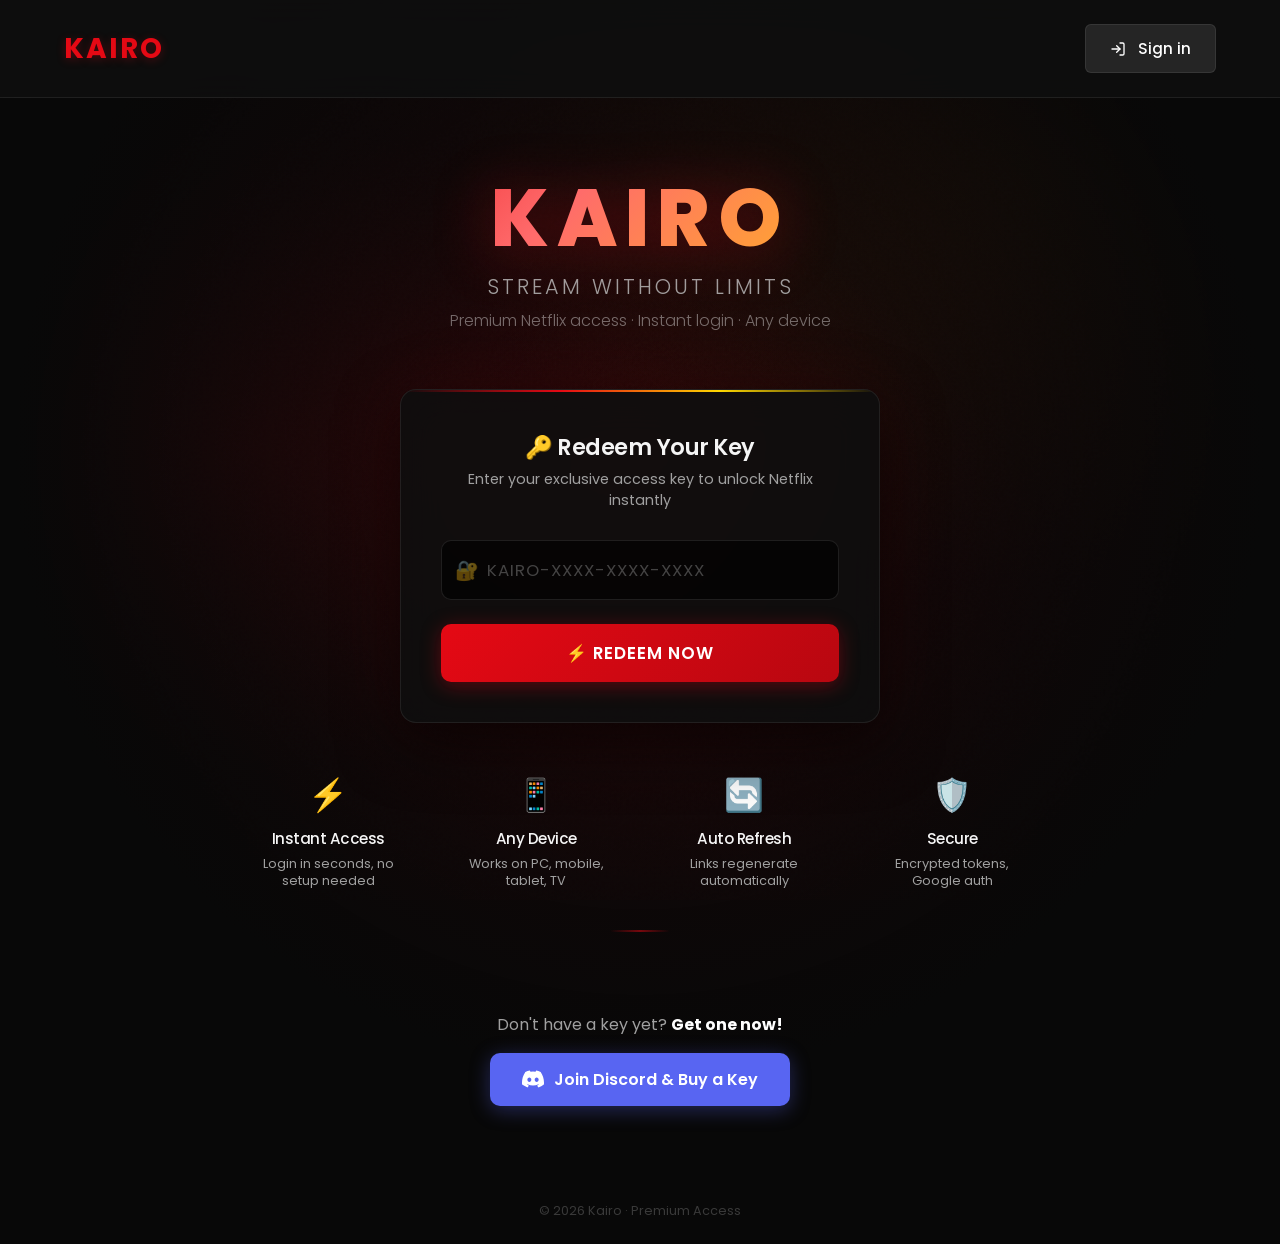
==== commit 2f4d77f1: "a a" ====
--- a/static/index.html
+++ b/static/index.html
@@ -3,39 +3,240 @@
 <head>
   <meta charset="UTF-8">
   <meta name="viewport" content="width=device-width, initial-scale=1.0">
-  <title>KAIRO | Premium Access</title>
+  <title>KAIRO | Premium Netflix Access</title>
+  <meta name="description" content="Kairo — Instant premium Netflix access. Redeem your key and start streaming in seconds.">
   <link rel="stylesheet" href="/static/style.css">
+  <style>
+    /* ── Landing-specific styles ── */
+    .landing-bg {
+      position: fixed; inset: 0; z-index: -2;
+      background: 
+        radial-gradient(ellipse at 20% 50%, rgba(229,9,20,0.12) 0%, transparent 50%),
+        radial-gradient(ellipse at 80% 20%, rgba(255,215,0,0.06) 0%, transparent 40%),
+        radial-gradient(ellipse at 50% 80%, rgba(229,9,20,0.06) 0%, transparent 50%),
+        #050505;
+    }
+    .landing-bg::after {
+      content: ""; position: fixed; inset: 0; z-index: -1;
+      background: url("data:image/svg+xml,%3Csvg viewBox='0 0 400 400' xmlns='http://www.w3.org/2000/svg'%3E%3Cfilter id='n'%3E%3CfeTurbulence type='fractalNoise' baseFrequency='0.75' numOctaves='4' stitchTiles='stitch'/%3E%3C/filter%3E%3Crect width='100%25' height='100%25' filter='url(%23n)' opacity='0.03'/%3E%3C/svg%3E");
+      pointer-events: none;
+    }
+
+    .hero-landing { text-align: center; padding: 3rem 0 1.5rem; }
+    .hero-landing .brand {
+      font-size: 5rem; font-weight: 800; letter-spacing: 8px;
+      background: linear-gradient(135deg, #E50914 0%, #ff6b6b 40%, #FFD700 100%);
+      -webkit-background-clip: text; -webkit-text-fill-color: transparent;
+      text-transform: uppercase; line-height: 1;
+      filter: drop-shadow(0 4px 30px rgba(229,9,20,0.4));
+      animation: brandGlow 4s ease-in-out infinite alternate;
+    }
+    @keyframes brandGlow {
+      0% { filter: drop-shadow(0 4px 30px rgba(229,9,20,0.3)); }
+      100% { filter: drop-shadow(0 4px 50px rgba(229,9,20,0.6)); }
+    }
+    .hero-landing .slogan {
+      font-size: 1.3rem; color: var(--text-muted); margin-top: 0.8rem;
+      font-weight: 300; letter-spacing: 3px; text-transform: uppercase;
+    }
+    .hero-landing .sub-slogan {
+      font-size: 1rem; color: rgba(255,255,255,0.4); margin-top: 0.4rem;
+      font-weight: 300;
+    }
+
+    /* Redeem card */
+    .redeem-card {
+      max-width: 480px; margin: 2rem auto 0;
+      background: rgba(15,15,15,0.85);
+      backdrop-filter: blur(20px); -webkit-backdrop-filter: blur(20px);
+      border: 1px solid rgba(255,255,255,0.08);
+      border-radius: 16px; padding: 2.5rem;
+      box-shadow: 0 20px 60px rgba(0,0,0,0.6), 0 0 80px rgba(229,9,20,0.08);
+      position: relative; overflow: hidden;
+    }
+    .redeem-card::before {
+      content: ""; position: absolute; top: 0; left: 0; right: 0; height: 2px;
+      background: linear-gradient(90deg, transparent, #E50914, #FFD700, transparent);
+    }
+    .redeem-card h2 {
+      text-align: center; font-size: 1.4rem; font-weight: 600; margin-bottom: 0.3rem;
+    }
+    .redeem-card .card-subtitle {
+      text-align: center; color: var(--text-muted); font-size: 0.9rem; margin-bottom: 1.8rem;
+    }
+
+    .key-input-wrap {
+      position: relative; margin-bottom: 1.5rem;
+    }
+    .key-input-wrap .key-icon {
+      position: absolute; left: 14px; top: 50%; transform: translateY(-50%);
+      font-size: 1.2rem; opacity: 0.4;
+    }
+    .key-input-wrap input {
+      width: 100%; padding: 1rem 1rem 1rem 2.8rem;
+      font-size: 1.05rem; letter-spacing: 2px; font-weight: 500;
+      text-transform: uppercase; background: rgba(0,0,0,0.6);
+      border: 1px solid rgba(255,255,255,0.1); border-radius: 10px;
+    }
+    .key-input-wrap input::placeholder {
+      letter-spacing: 1px; text-transform: none; font-weight: 400;
+      color: rgba(255,255,255,0.25);
+    }
+    .key-input-wrap input:focus {
+      border-color: #E50914;
+      box-shadow: 0 0 0 3px rgba(229,9,20,0.15), 0 0 20px rgba(229,9,20,0.1);
+    }
+
+    .redeem-btn {
+      width: 100%; padding: 1rem; font-size: 1.05rem; font-weight: 600;
+      letter-spacing: 1px; text-transform: uppercase;
+      background: linear-gradient(135deg, #E50914, #b80710);
+      border: none; border-radius: 10px; color: white; cursor: pointer;
+      box-shadow: 0 4px 20px rgba(229,9,20,0.35);
+      transition: all 0.3s ease;
+    }
+    .redeem-btn:hover {
+      transform: translateY(-2px);
+      box-shadow: 0 6px 30px rgba(229,9,20,0.5);
+    }
+    .redeem-btn:active { transform: translateY(0); }
+    .redeem-btn:disabled {
+      opacity: 0.6; cursor: not-allowed; transform: none;
+    }
+
+    /* Features */
+    .features {
+      display: flex; justify-content: center; gap: 3rem;
+      margin-top: 3rem; flex-wrap: wrap; padding: 0 1rem;
+    }
+    .feature {
+      text-align: center; max-width: 160px;
+    }
+    .feature-icon {
+      font-size: 2rem; margin-bottom: 0.5rem;
+    }
+    .feature h4 { font-size: 0.95rem; font-weight: 500; margin-bottom: 0.3rem; }
+    .feature p { font-size: 0.8rem; color: var(--text-muted); line-height: 1.4; }
+
+    /* Buy section */
+    .buy-section {
+      text-align: center; margin-top: 3rem; padding: 2rem 0;
+    }
+    .buy-section p {
+      color: var(--text-muted); font-size: 1rem; margin-bottom: 1rem;
+    }
+    .discord-btn {
+      display: inline-flex; align-items: center; gap: 10px;
+      padding: 0.85rem 2rem; border-radius: 10px;
+      background: #5865F2; color: white; font-weight: 600;
+      font-size: 1rem; text-decoration: none;
+      box-shadow: 0 4px 20px rgba(88,101,242,0.35);
+      transition: all 0.3s ease; border: none; cursor: pointer;
+    }
+    .discord-btn:hover {
+      transform: translateY(-2px);
+      box-shadow: 0 6px 30px rgba(88,101,242,0.5);
+      color: white;
+    }
+    .discord-btn svg {
+      width: 22px; height: 22px; fill: currentColor;
+    }
+
+    /* Separator */
+    .sep {
+      width: 60px; height: 2px; margin: 2.5rem auto;
+      background: linear-gradient(90deg, transparent, rgba(229,9,20,0.5), transparent);
+    }
+
+    /* Footer */
+    .landing-footer {
+      text-align: center; padding: 2rem 0 1.5rem;
+      color: rgba(255,255,255,0.2); font-size: 0.8rem;
+    }
+
+    @media (max-width: 600px) {
+      .hero-landing .brand { font-size: 3rem; letter-spacing: 4px; }
+      .hero-landing .slogan { font-size: 1rem; letter-spacing: 1px; }
+      .redeem-card { margin: 1.5rem 1rem 0; padding: 1.8rem; }
+      .features { gap: 1.5rem; }
+    }
+  </style>
 </head>
 <body>
+  <div class="landing-bg"></div>
+
   <nav class="navbar">
     <div class="logo">KAIRO</div>
     <div class="nav-links" id="navAuth">
-      <a href="/auth/login" class="btn btn-secondary" id="loginBtn">Sign in</a>
+      <a href="/auth/login" class="btn btn-secondary" id="loginBtn">
+        <svg width="16" height="16" viewBox="0 0 24 24" fill="none" stroke="currentColor" stroke-width="2" stroke-linecap="round" stroke-linejoin="round" style="margin-right:4px"><path d="M15 3h4a2 2 0 0 1 2 2v14a2 2 0 0 1-2 2h-4"/><polyline points="10 17 15 12 10 7"/><line x1="15" y1="12" x2="3" y2="12"/></svg>
+        Sign in
+      </a>
     </div>
   </nav>
 
   <main class="container">
-    <div class="hero">
-      <h1>Premium Access</h1>
-      <p>Enter your exclusive Kairo key to instantly unlock premium streaming features. Fast, secure, and seamless.</p>
-    </div>
-
-    <div style="max-width: 500px; margin: 0 auto;">
-      <div class="card">
-        <h2 class="mb-2 text-center">Redeem Your Key</h2>
-        <form id="redeemForm">
-          <div class="form-group">
-            <label for="keyCode">Access Key</label>
-            <input type="text" id="keyCode" placeholder="KAIRO-XXXX-XXXX-XXXX" required autocomplete="off">
-          </div>
-          <button type="submit" class="btn btn-primary" style="width: 100%; margin-top: 1rem;">
-            Redeem Now
-          </button>
-        </form>
-      </div>
+    <!-- Hero -->
+    <div class="hero-landing">
+      <div class="brand">KAIRO</div>
+      <div class="slogan">Stream Without Limits</div>
+      <div class="sub-slogan">Premium Netflix access · Instant login · Any device</div>
+    </div>
+
+    <!-- Redeem card -->
+    <div class="redeem-card">
+      <h2>🔑 Redeem Your Key</h2>
+      <p class="card-subtitle">Enter your exclusive access key to unlock Netflix instantly</p>
+      <form id="redeemForm">
+        <div class="key-input-wrap">
+          <span class="key-icon">🔐</span>
+          <input type="text" id="keyCode" placeholder="KAIRO-XXXX-XXXX-XXXX" required autocomplete="off" spellcheck="false">
+        </div>
+        <button type="submit" class="redeem-btn" id="redeemBtn">
+          ⚡ Redeem Now
+        </button>
+      </form>
+    </div>
+
+    <!-- Features -->
+    <div class="features">
+      <div class="feature">
+        <div class="feature-icon">⚡</div>
+        <h4>Instant Access</h4>
+        <p>Login in seconds, no setup needed</p>
+      </div>
+      <div class="feature">
+        <div class="feature-icon">📱</div>
+        <h4>Any Device</h4>
+        <p>Works on PC, mobile, tablet, TV</p>
+      </div>
+      <div class="feature">
+        <div class="feature-icon">🔄</div>
+        <h4>Auto Refresh</h4>
+        <p>Links regenerate automatically</p>
+      </div>
+      <div class="feature">
+        <div class="feature-icon">🛡️</div>
+        <h4>Secure</h4>
+        <p>Encrypted tokens, Google auth</p>
+      </div>
+    </div>
+
+    <!-- Buy / Discord -->
+    <div class="sep"></div>
+    <div class="buy-section">
+      <p>Don't have a key yet? <strong style="color:#fff">Get one now!</strong></p>
+      <a href="https://discord.gg/Q8uVBaeCwY" target="_blank" rel="noopener" class="discord-btn">
+        <svg viewBox="0 0 24 24"><path d="M20.317 4.37a19.791 19.791 0 0 0-4.885-1.515.074.074 0 0 0-.079.037c-.21.375-.444.864-.608 1.25a18.27 18.27 0 0 0-5.487 0 12.64 12.64 0 0 0-.617-1.25.077.077 0 0 0-.079-.037A19.736 19.736 0 0 0 3.677 4.37a.07.07 0 0 0-.032.027C.533 9.046-.32 13.58.099 18.057a.082.082 0 0 0 .031.057 19.9 19.9 0 0 0 5.993 3.03.078.078 0 0 0 .084-.028 14.09 14.09 0 0 0 1.226-1.994.076.076 0 0 0-.041-.106 13.107 13.107 0 0 1-1.872-.892.077.077 0 0 1-.008-.128 10.2 10.2 0 0 0 .372-.292.074.074 0 0 1 .077-.01c3.928 1.793 8.18 1.793 12.062 0a.074.074 0 0 1 .078.01c.12.098.246.198.373.292a.077.077 0 0 1-.006.127 12.299 12.299 0 0 1-1.873.892.077.077 0 0 0-.041.107c.36.698.772 1.362 1.225 1.993a.076.076 0 0 0 .084.028 19.839 19.839 0 0 0 6.002-3.03.077.077 0 0 0 .032-.054c.5-5.177-.838-9.674-3.549-13.66a.061.061 0 0 0-.031-.03zM8.02 15.33c-1.183 0-2.157-1.085-2.157-2.419 0-1.333.956-2.419 2.157-2.419 1.21 0 2.176 1.095 2.157 2.42 0 1.333-.956 2.418-2.157 2.418zm7.975 0c-1.183 0-2.157-1.085-2.157-2.419 0-1.333.955-2.419 2.157-2.419 1.21 0 2.176 1.095 2.157 2.42 0 1.333-.946 2.418-2.157 2.418z"/></svg>
+        Join Discord & Buy a Key
+      </a>
     </div>
   </main>
-  
+
+  <footer class="landing-footer">
+    © 2026 Kairo · Premium Access
+  </footer>
+
   <div id="toast-container"></div>
 
   <script src="/static/kairo.js"></script>
@@ -46,10 +247,10 @@
       
       if (user) {
         navAuth.innerHTML = `
-          <a href="/static/dashboard.html" style="margin-right: 15px;">Dashboard</a>
-          ${user.is_admin ? '<a href="/static/admin.html" class="gold" style="margin-right: 15px;">Admin</a>' : ''}
+          <a href="/dashboard" style="margin-right: 15px; font-weight: 500;">Dashboard</a>
+          ${user.is_admin ? '<a href="/admin" class="gold" style="margin-right: 15px; font-weight: 500;">Admin</a>' : ''}
           <div style="display: flex; align-items: center; gap: 10px;">
-            <img src="${user.avatar_url || 'https://ui-avatars.com/api/?name=' + user.name + '&background=191919&color=fff'}" style="width:35px; height:35px; border-radius:50%;">
+            <img src="${user.avatar_url || 'https://ui-avatars.com/api/?name=' + user.name + '&background=191919&color=fff'}" style="width:35px; height:35px; border-radius:50%; border: 2px solid rgba(255,255,255,0.1);">
             <a href="/auth/logout" class="btn btn-secondary" style="padding: 0.4rem 1rem;">Logout</a>
           </div>
         `;
@@ -60,27 +261,25 @@
         const keyInput = document.getElementById('keyCode').value.trim();
         
         if (!user) {
-          showToast('Please sign in to redeem a key', 'error');
+          showToast('Please sign in first to redeem a key', 'error');
           setTimeout(() => { window.location.href = '/auth/login'; }, 1500);
           return;
         }
         
         if(!keyInput) return;
         
-        const btn = e.target.querySelector('button');
+        const btn = document.getElementById('redeemBtn');
         btn.disabled = true;
-        btn.innerHTML = 'Redeeming...';
+        btn.innerHTML = '⏳ Redeeming...';
         
         const res = await api('POST', '/api/redeem', { key: keyInput });
         if (res.success) {
-          showToast('Key redeemed successfully!', 'success');
-          setTimeout(() => {
-            window.location.href = '/static/dashboard.html';
-          }, 1500);
+          showToast('Key redeemed! Redirecting...', 'success');
+          setTimeout(() => { window.location.href = '/dashboard'; }, 1500);
         } else {
           showToast(res.error || 'Failed to redeem key', 'error');
           btn.disabled = false;
-          btn.innerHTML = 'Redeem Now';
+          btn.innerHTML = '⚡ Redeem Now';
         }
       });
     });
